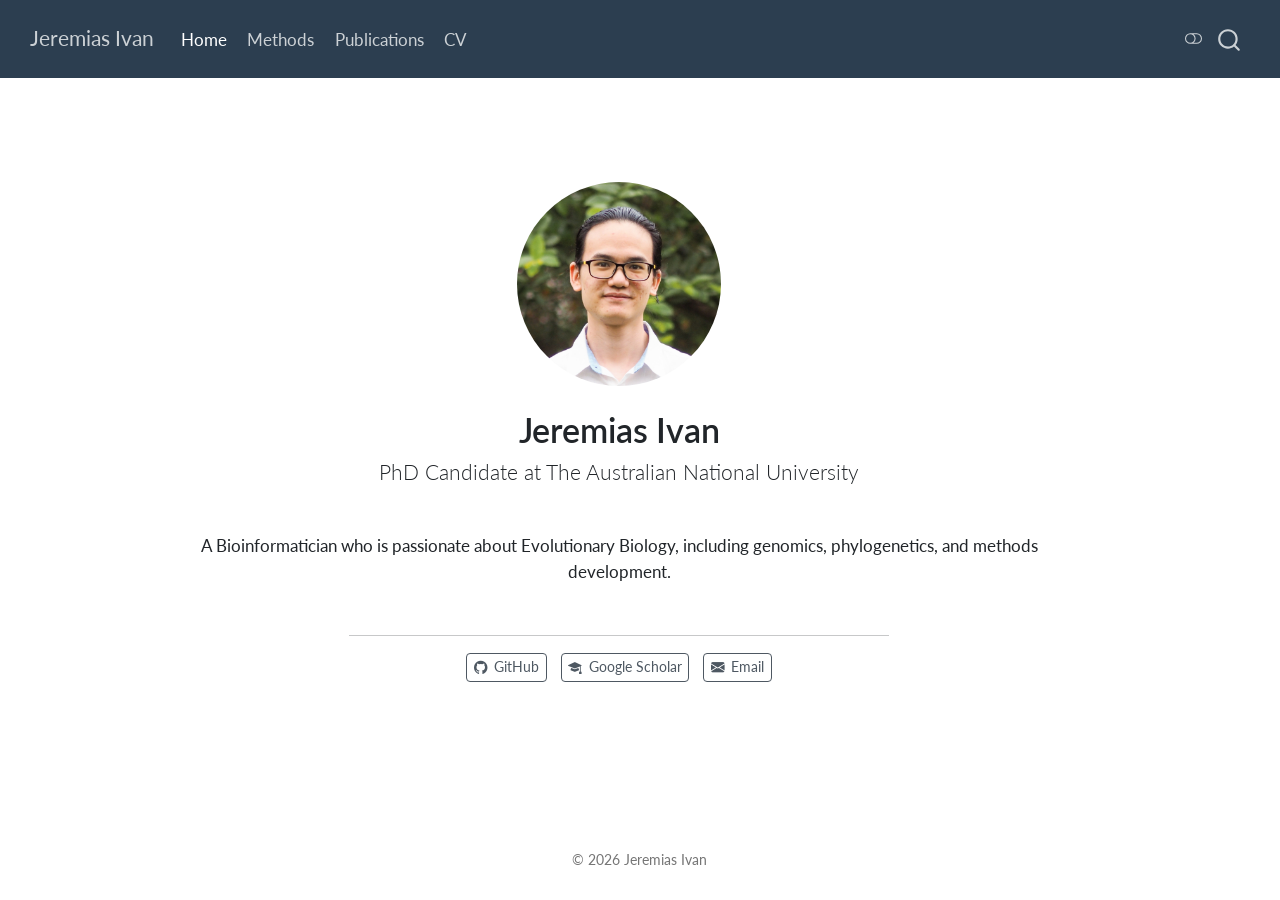
==== docs/index.html @ 1a07b0cc "Publish initial site to docs/" ====
<!DOCTYPE html>
<html xmlns="http://www.w3.org/1999/xhtml" lang="en" xml:lang="en"><head>

<meta charset="utf-8">
<meta name="generator" content="quarto-1.9.38">

<meta name="viewport" content="width=device-width, initial-scale=1.0, user-scalable=yes">


<title>Jeremias Ivan</title>
<style>
/* Default styles provided by pandoc.
** See https://pandoc.org/MANUAL.html#variables-for-html for config info.
*/
code{white-space: pre-wrap;}
span.smallcaps{font-variant: small-caps;}
div.columns{display: flex; gap: min(4vw, 1.5em);}
div.column{flex: auto; overflow-x: auto;}
div.hanging-indent{margin-left: 1.5em; text-indent: -1.5em;}
ul.task-list{list-style: none;}
ul.task-list li input[type="checkbox"] {
  width: 0.8em;
  margin: 0 0.8em 0.2em -1em; /* quarto-specific, see https://github.com/quarto-dev/quarto-cli/issues/4556 */ 
  vertical-align: middle;
}
</style>


<script src="site_libs/quarto-nav/quarto-nav.js"></script>
<script src="site_libs/clipboard/clipboard.min.js"></script>
<script src="site_libs/quarto-search/autocomplete.umd.js"></script>
<script src="site_libs/quarto-search/fuse.min.js"></script>
<script src="site_libs/quarto-search/quarto-search.js"></script>
<meta name="quarto:offset" content="./">
<script src="site_libs/quarto-html/quarto.js" type="module"></script>
<script src="site_libs/quarto-html/tabsets/tabsets.js" type="module"></script>
<script src="site_libs/quarto-html/popper.min.js"></script>
<script src="site_libs/quarto-html/tippy.umd.min.js"></script>
<link href="site_libs/quarto-html/tippy.css" rel="stylesheet">
<link href="site_libs/quarto-html/quarto-syntax-highlighting-de63f62b328812d8e578a4d74e282472.css" rel="stylesheet" class="quarto-color-scheme" id="quarto-text-highlighting-styles">
<link href="site_libs/quarto-html/quarto-syntax-highlighting-dark-6b6957c917596b414ec0b78690761e87.css" rel="stylesheet" class="quarto-color-scheme quarto-color-alternate" id="quarto-text-highlighting-styles">
<link href="site_libs/quarto-html/quarto-syntax-highlighting-de63f62b328812d8e578a4d74e282472.css" rel="stylesheet" class="quarto-color-scheme-extra" id="quarto-text-highlighting-styles">
<script src="site_libs/bootstrap/bootstrap.min.js"></script>
<link href="site_libs/bootstrap/bootstrap-icons.css" rel="stylesheet">
<link href="site_libs/bootstrap/bootstrap-d2b71da50ac7e21187d131a2ddbfbc9c.min.css" rel="stylesheet" append-hash="true" class="quarto-color-scheme" id="quarto-bootstrap" data-mode="light">
<link href="site_libs/bootstrap/bootstrap-dark-0a7415ad3846b51c5504f640bc3879b3.min.css" rel="stylesheet" append-hash="true" class="quarto-color-scheme quarto-color-alternate" id="quarto-bootstrap" data-mode="dark">
<link href="site_libs/bootstrap/bootstrap-d2b71da50ac7e21187d131a2ddbfbc9c.min.css" rel="stylesheet" append-hash="true" class="quarto-color-scheme-extra" id="quarto-bootstrap" data-mode="light">
<script id="quarto-search-options" type="application/json">{
  "location": "navbar",
  "copy-button": false,
  "collapse-after": 3,
  "panel-placement": "end",
  "type": "overlay",
  "limit": 50,
  "keyboard-shortcut": [
    "f",
    "/",
    "s"
  ],
  "show-item-context": false,
  "language": {
    "search-no-results-text": "No results",
    "search-matching-documents-text": "matching documents",
    "search-copy-link-title": "Copy link to search",
    "search-hide-matches-text": "Hide additional matches",
    "search-more-match-text": "more match in this document",
    "search-more-matches-text": "more matches in this document",
    "search-clear-button-title": "Clear",
    "search-text-placeholder": "",
    "search-detached-cancel-button-title": "Cancel",
    "search-submit-button-title": "Submit",
    "search-label": "Search"
  }
}</script>
<link rel="stylesheet" href="https://cdn.jsdelivr.net/npm/bootstrap-icons@1.11.3/font/bootstrap-icons.css">


<link rel="stylesheet" href="assets/styles.css">
</head>

<body class="nav-fixed fullcontent quarto-light"><script id="quarto-html-before-body" type="application/javascript">
    const toggleBodyColorMode = (bsSheetEl) => {
      const mode = bsSheetEl.getAttribute("data-mode");
      const bodyEl = window.document.querySelector("body");
      if (mode === "dark") {
        bodyEl.classList.add("quarto-dark");
        bodyEl.classList.remove("quarto-light");
      } else {
        bodyEl.classList.add("quarto-light");
        bodyEl.classList.remove("quarto-dark");
      }
    }
    const toggleBodyColorPrimary = () => {
      const bsSheetEl = window.document.querySelector("link#quarto-bootstrap:not([rel=disabled-stylesheet])");
      if (bsSheetEl) {
        toggleBodyColorMode(bsSheetEl);
      }
    }
    const setColorSchemeToggle = (alternate) => {
      const toggles = window.document.querySelectorAll('.quarto-color-scheme-toggle');
      for (let i=0; i < toggles.length; i++) {
        const toggle = toggles[i];
        if (toggle) {
          if (alternate) {
            toggle.classList.add("alternate");
          } else {
            toggle.classList.remove("alternate");
          }
        }
      }
    };
    const toggleColorMode = (alternate) => {
      // Switch the stylesheets
      const primaryStylesheets = window.document.querySelectorAll('link.quarto-color-scheme:not(.quarto-color-alternate)');
      const alternateStylesheets = window.document.querySelectorAll('link.quarto-color-scheme.quarto-color-alternate');
      manageTransitions('#quarto-margin-sidebar .nav-link', false);
      if (alternate) {
        // note: dark is layered on light, we don't disable primary!
        enableStylesheet(alternateStylesheets);
        for (const sheetNode of alternateStylesheets) {
          if (sheetNode.id === "quarto-bootstrap") {
            toggleBodyColorMode(sheetNode);
          }
        }
      } else {
        disableStylesheet(alternateStylesheets);
        enableStylesheet(primaryStylesheets)
        toggleBodyColorPrimary();
      }
      manageTransitions('#quarto-margin-sidebar .nav-link', true);
      // Switch the toggles
      setColorSchemeToggle(alternate)
      // Hack to workaround the fact that safari doesn't
      // properly recolor the scrollbar when toggling (#1455)
      if (navigator.userAgent.indexOf('Safari') > 0 && navigator.userAgent.indexOf('Chrome') == -1) {
        manageTransitions("body", false);
        window.scrollTo(0, 1);
        setTimeout(() => {
          window.scrollTo(0, 0);
          manageTransitions("body", true);
        }, 40);
      }
    }
    const disableStylesheet = (stylesheets) => {
      for (let i=0; i < stylesheets.length; i++) {
        const stylesheet = stylesheets[i];
        stylesheet.rel = 'disabled-stylesheet';
      }
    }
    const enableStylesheet = (stylesheets) => {
      for (let i=0; i < stylesheets.length; i++) {
        const stylesheet = stylesheets[i];
        if(stylesheet.rel !== 'stylesheet') { // for Chrome, which will still FOUC without this check
          stylesheet.rel = 'stylesheet';
        }
      }
    }
    const manageTransitions = (selector, allowTransitions) => {
      const els = window.document.querySelectorAll(selector);
      for (let i=0; i < els.length; i++) {
        const el = els[i];
        if (allowTransitions) {
          el.classList.remove('notransition');
        } else {
          el.classList.add('notransition');
        }
      }
    }
    const isFileUrl = () => {
      return window.location.protocol === 'file:';
    }
    const hasAlternateSentinel = () => {
      let styleSentinel = getColorSchemeSentinel();
      if (styleSentinel !== null) {
        return styleSentinel === "alternate";
      } else {
        return false;
      }
    }
    const setStyleSentinel = (alternate) => {
      const value = alternate ? "alternate" : "default";
      if (!isFileUrl()) {
        window.localStorage.setItem("quarto-color-scheme", value);
      } else {
        localAlternateSentinel = value;
      }
    }
    const getColorSchemeSentinel = () => {
      if (!isFileUrl()) {
        const storageValue = window.localStorage.getItem("quarto-color-scheme");
        return storageValue != null ? storageValue : localAlternateSentinel;
      } else {
        return localAlternateSentinel;
      }
    }
    const toggleGiscusIfUsed = (isAlternate, darkModeDefault) => {
      const baseTheme = document.querySelector('#giscus-base-theme')?.value ?? 'light';
      const alternateTheme = document.querySelector('#giscus-alt-theme')?.value ?? 'dark';
      let newTheme = '';
      if(authorPrefersDark) {
        newTheme = isAlternate ? baseTheme : alternateTheme;
      } else {
        newTheme = isAlternate ? alternateTheme : baseTheme;
      }
      const changeGiscusTheme = () => {
        // From: https://github.com/giscus/giscus/issues/336
        const sendMessage = (message) => {
          const iframe = document.querySelector('iframe.giscus-frame');
          if (!iframe) return;
          iframe.contentWindow.postMessage({ giscus: message }, 'https://giscus.app');
        }
        sendMessage({
          setConfig: {
            theme: newTheme
          }
        });
      }
      const isGiscussLoaded = window.document.querySelector('iframe.giscus-frame') !== null;
      if (isGiscussLoaded) {
        changeGiscusTheme();
      }
    };
    const authorPrefersDark = false;
    const darkModeDefault = authorPrefersDark;
      document.querySelector('link#quarto-text-highlighting-styles.quarto-color-scheme-extra').rel = 'disabled-stylesheet';
      document.querySelector('link#quarto-bootstrap.quarto-color-scheme-extra').rel = 'disabled-stylesheet';
    let localAlternateSentinel = darkModeDefault ? 'alternate' : 'default';
    // Dark / light mode switch
    window.quartoToggleColorScheme = () => {
      // Read the current dark / light value
      let toAlternate = !hasAlternateSentinel();
      toggleColorMode(toAlternate);
      setStyleSentinel(toAlternate);
      toggleGiscusIfUsed(toAlternate, darkModeDefault);
      window.dispatchEvent(new Event('resize'));
    };
    // Switch to dark mode if need be
    if (hasAlternateSentinel()) {
      toggleColorMode(true);
    } else {
      toggleColorMode(false);
    }
  </script>

<div id="quarto-search-results"></div>
  <header id="quarto-header" class="headroom fixed-top">
    <nav class="navbar navbar-expand-lg " data-bs-theme="dark">
      <div class="navbar-container container-fluid">
      <div class="navbar-brand-container mx-auto">
    <a class="navbar-brand" href="./index.html">
    <span class="navbar-title">Jeremias Ivan</span>
    </a>
  </div>
            <div id="quarto-search" class="" title="Search"></div>
          <button class="navbar-toggler" type="button" data-bs-toggle="collapse" data-bs-target="#navbarCollapse" aria-controls="navbarCollapse" role="menu" aria-expanded="false" aria-label="Toggle navigation" onclick="if (window.quartoToggleHeadroom) { window.quartoToggleHeadroom(); }">
  <span class="navbar-toggler-icon"></span>
</button>
          <div class="collapse navbar-collapse" id="navbarCollapse">
            <ul class="navbar-nav navbar-nav-scroll me-auto">
  <li class="nav-item">
    <a class="nav-link active" href="./index.html" aria-current="page"> 
<span class="menu-text">Home</span></a>
  </li>  
  <li class="nav-item">
    <a class="nav-link" href="./qmd/method.html"> 
<span class="menu-text">Methods</span></a>
  </li>  
  <li class="nav-item">
    <a class="nav-link" href="./qmd/publication.html"> 
<span class="menu-text">Publications</span></a>
  </li>  
  <li class="nav-item">
    <a class="nav-link" href="./qmd/cv.html"> 
<span class="menu-text">CV</span></a>
  </li>  
</ul>
          </div> <!-- /navcollapse -->
            <div class="quarto-navbar-tools">
  <a href="" class="quarto-color-scheme-toggle quarto-navigation-tool  px-1" onclick="window.quartoToggleColorScheme(); return false;" title="Toggle dark mode"><i class="bi"></i></a>
</div>
      </div> <!-- /container-fluid -->
    </nav>
</header>
<!-- content -->
<div id="quarto-content" class="quarto-container page-columns page-rows-contents page-layout-article page-navbar">
<!-- sidebar -->
<!-- margin-sidebar -->
    
<!-- main -->
<div class="quarto-about-jolla">
  <img src="assets/img/profile.jpg" class="about-image
  round " style="height: 12em; width: 12em;">
 <header id="title-block-header" class="quarto-title-block default">
<div class="quarto-title">
<h1 class="title">Jeremias Ivan</h1>
<p class="subtitle lead">PhD Candidate at The Australian National University</p>
</div>
<div class="quarto-title-meta">
  </div>
</header><main class="content" id="quarto-document-content">

<p>A Bioinformatician who is passionate about Evolutionary Biology, including genomics, phylogenetics, and methods development.</p>


</main> 
  <hr class="about-sep">
   <div class="about-links">
  <a href="https://github.com/jeremiasivan" class="about-link" rel="" target="">
    <i class="bi bi-github"></i>
     <span class="about-link-text">GitHub</span>
  </a>
  <a href="https://scholar.google.com/citations?user=rfTILHcAAAAJ&amp;hl=en" class="about-link" rel="" target="">
    <i class="bi bi-mortarboard-fill"></i>
     <span class="about-link-text">Google Scholar</span>
  </a>
  <a href="mailto:Ivan.Jeremias@anu.edu.au" class="about-link" rel="" target="">
    <i class="bi bi-envelope-fill"></i>
     <span class="about-link-text">Email</span>
  </a>
</div>
</div>
 <!-- /main -->
<script id="quarto-html-after-body" type="application/javascript">
  window.document.addEventListener("DOMContentLoaded", function (event) {
    // Ensure there is a toggle, if there isn't float one in the top right
    if (window.document.querySelector('.quarto-color-scheme-toggle') === null) {
      const a = window.document.createElement('a');
      a.classList.add('top-right');
      a.classList.add('quarto-color-scheme-toggle');
      a.href = "";
      a.onclick = function() { try { window.quartoToggleColorScheme(); } catch {} return false; };
      const i = window.document.createElement("i");
      i.classList.add('bi');
      a.appendChild(i);
      window.document.body.appendChild(a);
    }
    setColorSchemeToggle(hasAlternateSentinel())
    const isCodeAnnotation = (el) => {
      for (const clz of el.classList) {
        if (clz.startsWith('code-annotation-')) {                     
          return true;
        }
      }
      return false;
    }
    const onCopySuccess = function(e) {
      // button target
      const button = e.trigger;
      // don't keep focus
      button.blur();
      // flash "checked"
      button.classList.add('code-copy-button-checked');
      var currentTitle = button.getAttribute("title");
      button.setAttribute("title", "Copied!");
      let tooltip;
      if (window.bootstrap) {
        button.setAttribute("data-bs-toggle", "tooltip");
        button.setAttribute("data-bs-placement", "left");
        button.setAttribute("data-bs-title", "Copied!");
        tooltip = new bootstrap.Tooltip(button, 
          { trigger: "manual", 
            customClass: "code-copy-button-tooltip",
            offset: [0, -8]});
        tooltip.show();    
      }
      setTimeout(function() {
        if (tooltip) {
          tooltip.hide();
          button.removeAttribute("data-bs-title");
          button.removeAttribute("data-bs-toggle");
          button.removeAttribute("data-bs-placement");
        }
        button.setAttribute("title", currentTitle);
        button.classList.remove('code-copy-button-checked');
      }, 1000);
      // clear code selection
      e.clearSelection();
    }
    const getTextToCopy = function(trigger) {
      const outerScaffold = trigger.parentElement.cloneNode(true);
      const codeEl = outerScaffold.querySelector('code');
      for (const childEl of codeEl.children) {
        if (isCodeAnnotation(childEl)) {
          childEl.remove();
        }
      }
      return codeEl.innerText;
    }
    const clipboard = new window.ClipboardJS('.code-copy-button:not([data-in-quarto-modal])', {
      text: getTextToCopy
    });
    clipboard.on('success', onCopySuccess);
    if (window.document.getElementById('quarto-embedded-source-code-modal')) {
      const clipboardModal = new window.ClipboardJS('.code-copy-button[data-in-quarto-modal]', {
        text: getTextToCopy,
        container: window.document.getElementById('quarto-embedded-source-code-modal')
      });
      clipboardModal.on('success', onCopySuccess);
    }
      var localhostRegex = new RegExp(/^(?:http|https):\/\/localhost\:?[0-9]*\//);
      var mailtoRegex = new RegExp(/^mailto:/);
        var filterRegex = new RegExp("https:\/\/jeremiasivan\.github\.io");
      var isInternal = (href) => {
          return filterRegex.test(href) || localhostRegex.test(href) || mailtoRegex.test(href);
      }
      // Inspect non-navigation links and adorn them if external
     var links = window.document.querySelectorAll('a[href]:not(.nav-link):not(.navbar-brand):not(.toc-action):not(.sidebar-link):not(.sidebar-item-toggle):not(.pagination-link):not(.no-external):not([aria-hidden]):not(.dropdown-item):not(.quarto-navigation-tool):not(.about-link)');
      for (var i=0; i<links.length; i++) {
        const link = links[i];
        if (!isInternal(link.href)) {
          // undo the damage that might have been done by quarto-nav.js in the case of
          // links that we want to consider external
          if (link.dataset.originalHref !== undefined) {
            link.href = link.dataset.originalHref;
          }
            // target, if specified
            link.setAttribute("target", "_blank");
            if (link.getAttribute("rel") === null) {
              link.setAttribute("rel", "noopener");
            }
        }
      }
    function tippyHover(el, contentFn, onTriggerFn, onUntriggerFn) {
      const config = {
        allowHTML: true,
        maxWidth: 500,
        delay: 100,
        arrow: false,
        appendTo: function(el) {
            return el.parentElement;
        },
        interactive: true,
        interactiveBorder: 10,
        theme: 'quarto',
        placement: 'bottom-start',
      };
      if (contentFn) {
        config.content = contentFn;
      }
      if (onTriggerFn) {
        config.onTrigger = onTriggerFn;
      }
      if (onUntriggerFn) {
        config.onUntrigger = onUntriggerFn;
      }
      window.tippy(el, config); 
    }
    const noterefs = window.document.querySelectorAll('a[role="doc-noteref"]');
    for (var i=0; i<noterefs.length; i++) {
      const ref = noterefs[i];
      tippyHover(ref, function() {
        // use id or data attribute instead here
        let href = ref.getAttribute('data-footnote-href') || ref.getAttribute('href');
        try { href = new URL(href).hash; } catch {}
        const id = href.replace(/^#\/?/, "");
        const note = window.document.getElementById(id);
        if (note) {
          return note.innerHTML;
        } else {
          return "";
        }
      });
    }
    const xrefs = window.document.querySelectorAll('a.quarto-xref');
    const processXRef = (id, note) => {
      // Strip column container classes
      const stripColumnClz = (el) => {
        el.classList.remove("page-full", "page-columns");
        if (el.children) {
          for (const child of el.children) {
            stripColumnClz(child);
          }
        }
      }
      stripColumnClz(note)
      if (id === null || id.startsWith('sec-')) {
        // Special case sections, only their first couple elements
        const container = document.createElement("div");
        if (note.children && note.children.length > 2) {
          container.appendChild(note.children[0].cloneNode(true));
          for (let i = 1; i < note.children.length; i++) {
            const child = note.children[i];
            if (child.tagName === "P" && child.innerText === "") {
              continue;
            } else {
              container.appendChild(child.cloneNode(true));
              break;
            }
          }
          if (window.Quarto?.typesetMath) {
            window.Quarto.typesetMath(container);
          }
          return container.innerHTML
        } else {
          if (window.Quarto?.typesetMath) {
            window.Quarto.typesetMath(note);
          }
          return note.innerHTML;
        }
      } else {
        // Remove any anchor links if they are present
        const anchorLink = note.querySelector('a.anchorjs-link');
        if (anchorLink) {
          anchorLink.remove();
        }
        if (window.Quarto?.typesetMath) {
          window.Quarto.typesetMath(note);
        }
        if (note.classList.contains("callout")) {
          return note.outerHTML;
        } else {
          return note.innerHTML;
        }
      }
    }
    for (var i=0; i<xrefs.length; i++) {
      const xref = xrefs[i];
      tippyHover(xref, undefined, function(instance) {
        instance.disable();
        let url = xref.getAttribute('href');
        let hash = undefined; 
        if (url.startsWith('#')) {
          hash = url;
        } else {
          try { hash = new URL(url).hash; } catch {}
        }
        if (hash) {
          const id = hash.replace(/^#\/?/, "");
          const note = window.document.getElementById(id);
          if (note !== null) {
            try {
              const html = processXRef(id, note.cloneNode(true));
              instance.setContent(html);
            } finally {
              instance.enable();
              instance.show();
            }
          } else {
            // See if we can fetch this
            fetch(url.split('#')[0])
            .then(res => res.text())
            .then(html => {
              const parser = new DOMParser();
              const htmlDoc = parser.parseFromString(html, "text/html");
              const note = htmlDoc.getElementById(id);
              if (note !== null) {
                const html = processXRef(id, note);
                instance.setContent(html);
              } 
            }).finally(() => {
              instance.enable();
              instance.show();
            });
          }
        } else {
          // See if we can fetch a full url (with no hash to target)
          // This is a special case and we should probably do some content thinning / targeting
          fetch(url)
          .then(res => res.text())
          .then(html => {
            const parser = new DOMParser();
            const htmlDoc = parser.parseFromString(html, "text/html");
            const note = htmlDoc.querySelector('main.content');
            if (note !== null) {
              // This should only happen for chapter cross references
              // (since there is no id in the URL)
              // remove the first header
              if (note.children.length > 0 && note.children[0].tagName === "HEADER") {
                note.children[0].remove();
              }
              const html = processXRef(null, note);
              instance.setContent(html);
            } 
          }).finally(() => {
            instance.enable();
            instance.show();
          });
        }
      }, function(instance) {
      });
    }
        let selectedAnnoteEl;
        const selectorForAnnotation = ( cell, annotation) => {
          let cellAttr = 'data-code-cell="' + cell + '"';
          let lineAttr = 'data-code-annotation="' +  annotation + '"';
          const selector = 'span[' + cellAttr + '][' + lineAttr + ']';
          return selector;
        }
        const selectCodeLines = (annoteEl) => {
          const doc = window.document;
          const targetCell = annoteEl.getAttribute("data-target-cell");
          const targetAnnotation = annoteEl.getAttribute("data-target-annotation");
          const annoteSpan = window.document.querySelector(selectorForAnnotation(targetCell, targetAnnotation));
          const lines = annoteSpan.getAttribute("data-code-lines").split(",");
          const lineIds = lines.map((line) => {
            return targetCell + "-" + line;
          })
          let top = null;
          let height = null;
          let parent = null;
          if (lineIds.length > 0) {
              //compute the position of the single el (top and bottom and make a div)
              const el = window.document.getElementById(lineIds[0]);
              top = el.offsetTop;
              height = el.offsetHeight;
              parent = el.parentElement.parentElement;
            if (lineIds.length > 1) {
              const lastEl = window.document.getElementById(lineIds[lineIds.length - 1]);
              const bottom = lastEl.offsetTop + lastEl.offsetHeight;
              height = bottom - top;
            }
            if (top !== null && height !== null && parent !== null) {
              // cook up a div (if necessary) and position it 
              let div = window.document.getElementById("code-annotation-line-highlight");
              if (div === null) {
                div = window.document.createElement("div");
                div.setAttribute("id", "code-annotation-line-highlight");
                div.style.position = 'absolute';
                parent.appendChild(div);
              }
              div.style.top = top - 2 + "px";
              div.style.height = height + 4 + "px";
              div.style.left = 0;
              let gutterDiv = window.document.getElementById("code-annotation-line-highlight-gutter");
              if (gutterDiv === null) {
                gutterDiv = window.document.createElement("div");
                gutterDiv.setAttribute("id", "code-annotation-line-highlight-gutter");
                gutterDiv.style.position = 'absolute';
                const codeCell = window.document.getElementById(targetCell);
                const gutter = codeCell.querySelector('.code-annotation-gutter');
                gutter.appendChild(gutterDiv);
              }
              gutterDiv.style.top = top - 2 + "px";
              gutterDiv.style.height = height + 4 + "px";
            }
            selectedAnnoteEl = annoteEl;
          }
        };
        const unselectCodeLines = () => {
          const elementsIds = ["code-annotation-line-highlight", "code-annotation-line-highlight-gutter"];
          elementsIds.forEach((elId) => {
            const div = window.document.getElementById(elId);
            if (div) {
              div.remove();
            }
          });
          selectedAnnoteEl = undefined;
        };
          // Handle positioning of the toggle
      window.addEventListener(
        "resize",
        throttle(() => {
          elRect = undefined;
          if (selectedAnnoteEl) {
            selectCodeLines(selectedAnnoteEl);
          }
        }, 10)
      );
      function throttle(fn, ms) {
      let throttle = false;
      let timer;
        return (...args) => {
          if(!throttle) { // first call gets through
              fn.apply(this, args);
              throttle = true;
          } else { // all the others get throttled
              if(timer) clearTimeout(timer); // cancel #2
              timer = setTimeout(() => {
                fn.apply(this, args);
                timer = throttle = false;
              }, ms);
          }
        };
      }
        // Attach click handler to the DT
        const annoteDls = window.document.querySelectorAll('dt[data-target-cell]');
        for (const annoteDlNode of annoteDls) {
          annoteDlNode.addEventListener('click', (event) => {
            const clickedEl = event.target;
            if (clickedEl !== selectedAnnoteEl) {
              unselectCodeLines();
              const activeEl = window.document.querySelector('dt[data-target-cell].code-annotation-active');
              if (activeEl) {
                activeEl.classList.remove('code-annotation-active');
              }
              selectCodeLines(clickedEl);
              clickedEl.classList.add('code-annotation-active');
            } else {
              // Unselect the line
              unselectCodeLines();
              clickedEl.classList.remove('code-annotation-active');
            }
          });
        }
    const findCites = (el) => {
      const parentEl = el.parentElement;
      if (parentEl) {
        const cites = parentEl.dataset.cites;
        if (cites) {
          return {
            el,
            cites: cites.split(' ')
          };
        } else {
          return findCites(el.parentElement)
        }
      } else {
        return undefined;
      }
    };
    var bibliorefs = window.document.querySelectorAll('a[role="doc-biblioref"]');
    for (var i=0; i<bibliorefs.length; i++) {
      const ref = bibliorefs[i];
      const citeInfo = findCites(ref);
      if (citeInfo) {
        tippyHover(citeInfo.el, function() {
          var popup = window.document.createElement('div');
          citeInfo.cites.forEach(function(cite) {
            var citeDiv = window.document.createElement('div');
            citeDiv.classList.add('hanging-indent');
            citeDiv.classList.add('csl-entry');
            var biblioDiv = window.document.getElementById('ref-' + cite);
            if (biblioDiv) {
              citeDiv.innerHTML = biblioDiv.innerHTML;
            }
            popup.appendChild(citeDiv);
          });
          return popup.innerHTML;
        });
      }
    }
  });
  </script>
</div> <!-- /content -->
<footer class="footer">
  <div class="nav-footer">
    <div class="nav-footer-left">
      &nbsp;
    </div>   
    <div class="nav-footer-center">
<p>© 2026 Jeremias Ivan</p>
</div>
    <div class="nav-footer-right">
      &nbsp;
    </div>
  </div>
</footer>




</body></html>
---- docs/site_libs/quarto-html/tippy.css ----
.tippy-box[data-animation=fade][data-state=hidden]{opacity:0}[data-tippy-root]{max-width:calc(100vw - 10px)}.tippy-box{position:relative;background-color:#333;color:#fff;border-radius:4px;font-size:14px;line-height:1.4;white-space:normal;outline:0;transition-property:transform,visibility,opacity}.tippy-box[data-placement^=top]>.tippy-arrow{bottom:0}.tippy-box[data-placement^=top]>.tippy-arrow:before{bottom:-7px;left:0;border-width:8px 8px 0;border-top-color:initial;transform-origin:center top}.tippy-box[data-placement^=bottom]>.tippy-arrow{top:0}.tippy-box[data-placement^=bottom]>.tippy-arrow:before{top:-7px;left:0;border-width:0 8px 8px;border-bottom-color:initial;transform-origin:center bottom}.tippy-box[data-placement^=left]>.tippy-arrow{right:0}.tippy-box[data-placement^=left]>.tippy-arrow:before{border-width:8px 0 8px 8px;border-left-color:initial;right:-7px;transform-origin:center left}.tippy-box[data-placement^=right]>.tippy-arrow{left:0}.tippy-box[data-placement^=right]>.tippy-arrow:before{left:-7px;border-width:8px 8px 8px 0;border-right-color:initial;transform-origin:center right}.tippy-box[data-inertia][data-state=visible]{transition-timing-function:cubic-bezier(.54,1.5,.38,1.11)}.tippy-arrow{width:16px;height:16px;color:#333}.tippy-arrow:before{content:"";position:absolute;border-color:transparent;border-style:solid}.tippy-content{position:relative;padding:5px 9px;z-index:1}
---- docs/site_libs/quarto-html/quarto-syntax-highlighting-de63f62b328812d8e578a4d74e282472.css ----
/* quarto syntax highlight colors */
:root {
  --quarto-hl-al-color: #ff5555;
  --quarto-hl-an-color: #6a737d;
  --quarto-hl-at-color: #d73a49;
  --quarto-hl-bn-color: #005cc5;
  --quarto-hl-bu-color: #d73a49;
  --quarto-hl-ch-color: #032f62;
  --quarto-hl-co-color: #6a737d;
  --quarto-hl-cv-color: #6a737d;
  --quarto-hl-cn-color: #005cc5;
  --quarto-hl-cf-color: #d73a49;
  --quarto-hl-dt-color: #d73a49;
  --quarto-hl-dv-color: #005cc5;
  --quarto-hl-do-color: #6a737d;
  --quarto-hl-er-color: #ff5555;
  --quarto-hl-ex-color: #d73a49;
  --quarto-hl-fl-color: #005cc5;
  --quarto-hl-fu-color: #6f42c1;
  --quarto-hl-im-color: #032f62;
  --quarto-hl-in-color: #6a737d;
  --quarto-hl-kw-color: #d73a49;
  --quarto-hl-op-color: #24292e;
  --quarto-hl-pp-color: #d73a49;
  --quarto-hl-re-color: #6a737d;
  --quarto-hl-sc-color: #005cc5;
  --quarto-hl-ss-color: #032f62;
  --quarto-hl-st-color: #032f62;
  --quarto-hl-va-color: #e36209;
  --quarto-hl-vs-color: #032f62;
  --quarto-hl-wa-color: #ff5555;
}

/* other quarto variables */
:root {
  --quarto-font-monospace: SFMono-Regular, Menlo, Monaco, Consolas, "Liberation Mono", "Courier New", monospace;
}

/* syntax highlight based on Pandoc's rules */
pre > code.sourceCode > span {
  color: #24292e;
}

code.sourceCode > span {
  color: #24292e;
}

div.sourceCode,
div.sourceCode pre.sourceCode {
  color: #24292e;
}

/* Normal */
code span {
  color: #24292e;
}

/* Alert */
code span.al {
  font-weight: bold;
  color: #ff5555;
}

/* Annotation */
code span.an {
  color: #6a737d;
}

/* Attribute */
code span.at {
  color: #d73a49;
}

/* BaseN */
code span.bn {
  color: #005cc5;
}

/* BuiltIn */
code span.bu {
  color: #d73a49;
}

/* ControlFlow */
code span.cf {
  color: #d73a49;
}

/* Char */
code span.ch {
  color: #032f62;
}

/* Constant */
code span.cn {
  color: #005cc5;
}

/* Comment */
code span.co {
  color: #6a737d;
}

/* CommentVar */
code span.cv {
  color: #6a737d;
}

/* Documentation */
code span.do {
  color: #6a737d;
}

/* DataType */
code span.dt {
  color: #d73a49;
}

/* DecVal */
code span.dv {
  color: #005cc5;
}

/* Error */
code span.er {
  color: #ff5555;
  text-decoration: underline;
}

/* Extension */
code span.ex {
  font-weight: bold;
  color: #d73a49;
}

/* Float */
code span.fl {
  color: #005cc5;
}

/* Function */
code span.fu {
  color: #6f42c1;
}

/* Import */
code span.im {
  color: #032f62;
}

/* Information */
code span.in {
  color: #6a737d;
}

/* Keyword */
code span.kw {
  color: #d73a49;
}

/* Operator */
code span.op {
  color: #24292e;
}

/* Preprocessor */
code span.pp {
  color: #d73a49;
}

/* RegionMarker */
code span.re {
  color: #6a737d;
}

/* SpecialChar */
code span.sc {
  color: #005cc5;
}

/* SpecialString */
code span.ss {
  color: #032f62;
}

/* String */
code span.st {
  color: #032f62;
}

/* Variable */
code span.va {
  color: #e36209;
}

/* VerbatimString */
code span.vs {
  color: #032f62;
}

/* Warning */
code span.wa {
  color: #ff5555;
}

.prevent-inlining {
  content: "</";
}

/*# sourceMappingURL=e073dde7d9be180d5cbafa952671d6f8.css.map */
---- docs/site_libs/quarto-html/quarto-syntax-highlighting-dark-6b6957c917596b414ec0b78690761e87.css ----
/* quarto syntax highlight colors */
:root {
  --quarto-hl-al-color: #ff5555;
  --quarto-hl-an-color: #6a737d;
  --quarto-hl-at-color: #f97583;
  --quarto-hl-bn-color: #79b8ff;
  --quarto-hl-bu-color: #f97583;
  --quarto-hl-ch-color: #9ecbff;
  --quarto-hl-co-color: #6a737d;
  --quarto-hl-cv-color: #6a737d;
  --quarto-hl-cn-color: #79b8ff;
  --quarto-hl-cf-color: #f97583;
  --quarto-hl-dt-color: #f97583;
  --quarto-hl-dv-color: #79b8ff;
  --quarto-hl-do-color: #6a737d;
  --quarto-hl-er-color: #ff5555;
  --quarto-hl-ex-color: #f97583;
  --quarto-hl-fl-color: #79b8ff;
  --quarto-hl-fu-color: #b392f0;
  --quarto-hl-im-color: #9ecbff;
  --quarto-hl-in-color: #6a737d;
  --quarto-hl-kw-color: #f97583;
  --quarto-hl-op-color: #e1e4e8;
  --quarto-hl-pp-color: #f97583;
  --quarto-hl-re-color: #6a737d;
  --quarto-hl-sc-color: #79b8ff;
  --quarto-hl-ss-color: #9ecbff;
  --quarto-hl-st-color: #9ecbff;
  --quarto-hl-va-color: #ffab70;
  --quarto-hl-vs-color: #9ecbff;
  --quarto-hl-wa-color: #ff5555;
}

/* other quarto variables */
:root {
  --quarto-font-monospace: SFMono-Regular, Menlo, Monaco, Consolas, "Liberation Mono", "Courier New", monospace;
}

/* syntax highlight based on Pandoc's rules */
pre > code.sourceCode > span {
  color: #e1e4e8;
}

code.sourceCode > span {
  color: #e1e4e8;
}

div.sourceCode,
div.sourceCode pre.sourceCode {
  color: #e1e4e8;
}

/* Normal */
code span {
  color: #e1e4e8;
}

/* Alert */
code span.al {
  font-weight: bold;
  color: #ff5555;
}

/* Annotation */
code span.an {
  color: #6a737d;
}

/* Attribute */
code span.at {
  color: #f97583;
}

/* BaseN */
code span.bn {
  color: #79b8ff;
}

/* BuiltIn */
code span.bu {
  color: #f97583;
}

/* ControlFlow */
code span.cf {
  color: #f97583;
}

/* Char */
code span.ch {
  color: #9ecbff;
}

/* Constant */
code span.cn {
  color: #79b8ff;
}

/* Comment */
code span.co {
  color: #6a737d;
}

/* CommentVar */
code span.cv {
  color: #6a737d;
}

/* Documentation */
code span.do {
  color: #6a737d;
}

/* DataType */
code span.dt {
  color: #f97583;
}

/* DecVal */
code span.dv {
  color: #79b8ff;
}

/* Error */
code span.er {
  color: #ff5555;
  text-decoration: underline;
}

/* Extension */
code span.ex {
  font-weight: bold;
  color: #f97583;
}

/* Float */
code span.fl {
  color: #79b8ff;
}

/* Function */
code span.fu {
  color: #b392f0;
}

/* Import */
code span.im {
  color: #9ecbff;
}

/* Information */
code span.in {
  color: #6a737d;
}

/* Keyword */
code span.kw {
  color: #f97583;
}

/* Operator */
code span.op {
  color: #e1e4e8;
}

/* Preprocessor */
code span.pp {
  color: #f97583;
}

/* RegionMarker */
code span.re {
  color: #6a737d;
}

/* SpecialChar */
code span.sc {
  color: #79b8ff;
}

/* SpecialString */
code span.ss {
  color: #9ecbff;
}

/* String */
code span.st {
  color: #9ecbff;
}

/* Variable */
code span.va {
  color: #ffab70;
}

/* VerbatimString */
code span.vs {
  color: #9ecbff;
}

/* Warning */
code span.wa {
  color: #ff5555;
}

.prevent-inlining {
  content: "</";
}

/*# sourceMappingURL=63994cfe4e031b08dc03516c8cd81578.css.map */
---- docs/site_libs/quarto-html/quarto-syntax-highlighting-de63f62b328812d8e578a4d74e282472.css ----
/* quarto syntax highlight colors */
:root {
  --quarto-hl-al-color: #ff5555;
  --quarto-hl-an-color: #6a737d;
  --quarto-hl-at-color: #d73a49;
  --quarto-hl-bn-color: #005cc5;
  --quarto-hl-bu-color: #d73a49;
  --quarto-hl-ch-color: #032f62;
  --quarto-hl-co-color: #6a737d;
  --quarto-hl-cv-color: #6a737d;
  --quarto-hl-cn-color: #005cc5;
  --quarto-hl-cf-color: #d73a49;
  --quarto-hl-dt-color: #d73a49;
  --quarto-hl-dv-color: #005cc5;
  --quarto-hl-do-color: #6a737d;
  --quarto-hl-er-color: #ff5555;
  --quarto-hl-ex-color: #d73a49;
  --quarto-hl-fl-color: #005cc5;
  --quarto-hl-fu-color: #6f42c1;
  --quarto-hl-im-color: #032f62;
  --quarto-hl-in-color: #6a737d;
  --quarto-hl-kw-color: #d73a49;
  --quarto-hl-op-color: #24292e;
  --quarto-hl-pp-color: #d73a49;
  --quarto-hl-re-color: #6a737d;
  --quarto-hl-sc-color: #005cc5;
  --quarto-hl-ss-color: #032f62;
  --quarto-hl-st-color: #032f62;
  --quarto-hl-va-color: #e36209;
  --quarto-hl-vs-color: #032f62;
  --quarto-hl-wa-color: #ff5555;
}

/* other quarto variables */
:root {
  --quarto-font-monospace: SFMono-Regular, Menlo, Monaco, Consolas, "Liberation Mono", "Courier New", monospace;
}

/* syntax highlight based on Pandoc's rules */
pre > code.sourceCode > span {
  color: #24292e;
}

code.sourceCode > span {
  color: #24292e;
}

div.sourceCode,
div.sourceCode pre.sourceCode {
  color: #24292e;
}

/* Normal */
code span {
  color: #24292e;
}

/* Alert */
code span.al {
  font-weight: bold;
  color: #ff5555;
}

/* Annotation */
code span.an {
  color: #6a737d;
}

/* Attribute */
code span.at {
  color: #d73a49;
}

/* BaseN */
code span.bn {
  color: #005cc5;
}

/* BuiltIn */
code span.bu {
  color: #d73a49;
}

/* ControlFlow */
code span.cf {
  color: #d73a49;
}

/* Char */
code span.ch {
  color: #032f62;
}

/* Constant */
code span.cn {
  color: #005cc5;
}

/* Comment */
code span.co {
  color: #6a737d;
}

/* CommentVar */
code span.cv {
  color: #6a737d;
}

/* Documentation */
code span.do {
  color: #6a737d;
}

/* DataType */
code span.dt {
  color: #d73a49;
}

/* DecVal */
code span.dv {
  color: #005cc5;
}

/* Error */
code span.er {
  color: #ff5555;
  text-decoration: underline;
}

/* Extension */
code span.ex {
  font-weight: bold;
  color: #d73a49;
}

/* Float */
code span.fl {
  color: #005cc5;
}

/* Function */
code span.fu {
  color: #6f42c1;
}

/* Import */
code span.im {
  color: #032f62;
}

/* Information */
code span.in {
  color: #6a737d;
}

/* Keyword */
code span.kw {
  color: #d73a49;
}

/* Operator */
code span.op {
  color: #24292e;
}

/* Preprocessor */
code span.pp {
  color: #d73a49;
}

/* RegionMarker */
code span.re {
  color: #6a737d;
}

/* SpecialChar */
code span.sc {
  color: #005cc5;
}

/* SpecialString */
code span.ss {
  color: #032f62;
}

/* String */
code span.st {
  color: #032f62;
}

/* Variable */
code span.va {
  color: #e36209;
}

/* VerbatimString */
code span.vs {
  color: #032f62;
}

/* Warning */
code span.wa {
  color: #ff5555;
}

.prevent-inlining {
  content: "</";
}

/*# sourceMappingURL=e073dde7d9be180d5cbafa952671d6f8.css.map */
---- docs/assets/styles.css ----
/* css styles */

.cv-entry {
  display: flex;
  justify-content: space-between;
  align-items: baseline;
  gap: 1rem;
}

.cv-year {
  white-space: nowrap;
  color: #888;
  font-style: italic;
  font-size: 0.9rem;
  flex-shrink: 0;
}

.project-buttons {
  display: flex;
  gap: 0.5rem;
  margin-top: 0.6rem;
}

body.quarto-dark .btn-outline-dark {
  color: #fff;
  border-color: #fff;
}

body.quarto-dark .btn-outline-dark:hover {
  background-color: #fff;
  color: #000;
}
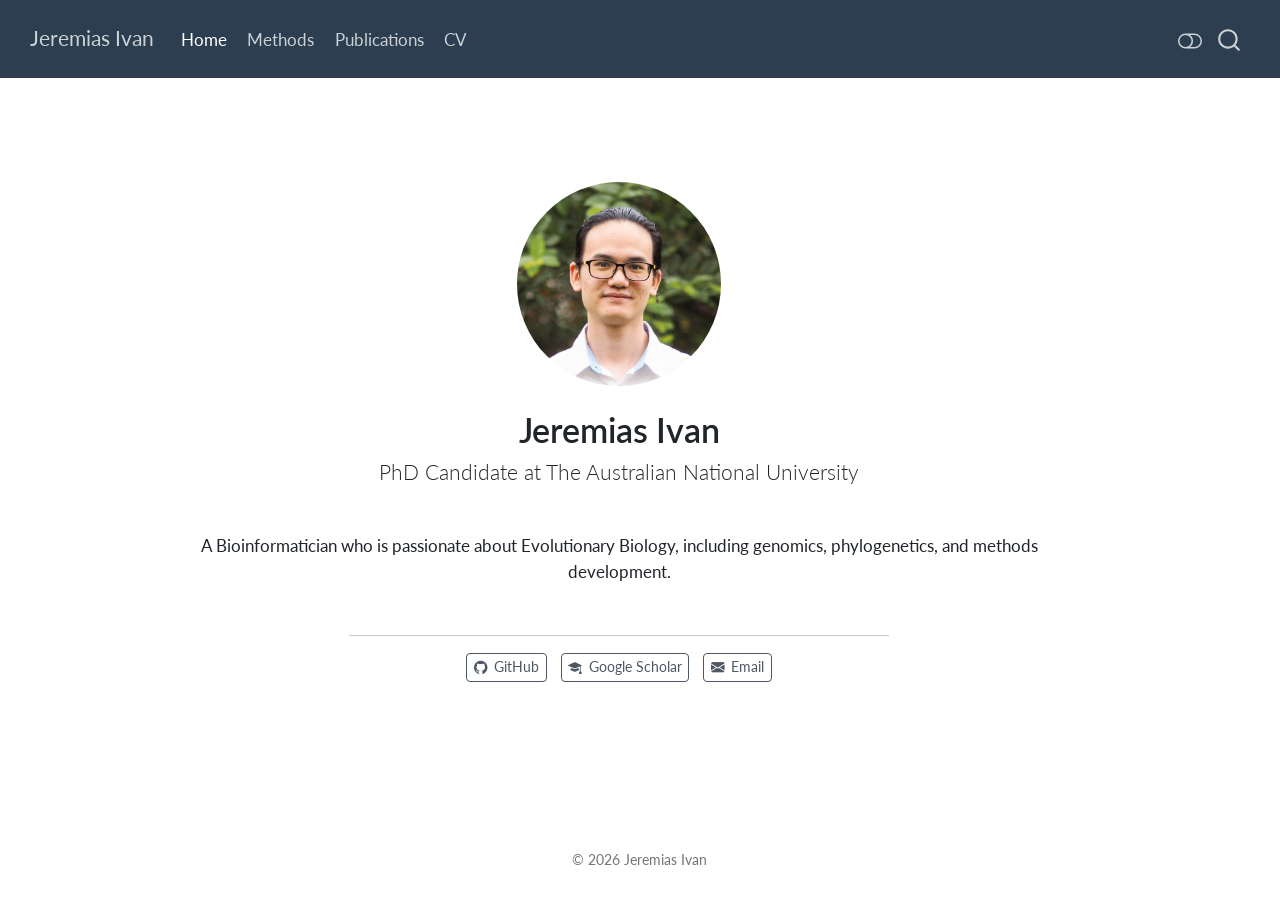
==== commit 4e2f2541: "Update href to open in new tab" ====
--- a/docs/index.html
+++ b/docs/index.html
@@ -745,6 +745,14 @@
     </div>
   </div>
 </footer>
+<script>
+document.querySelectorAll('a').forEach(a => {
+  if (a.href && !a.href.startsWith(window.location.origin)) {
+    a.target = '_blank';
+    a.rel = 'noopener noreferrer';
+  }
+});
+</script>
 
 
 
--- a/docs/assets/styles.css
+++ b/docs/assets/styles.css
@@ -1,4 +1,19 @@
 /* css styles */
+
+.quarto-about-jolla .about-entity .about-links {
+  justify-content: center;
+}
+
+.quarto-about-jolla p.subtitle {
+  text-align: center;
+}
+
+.quarto-color-scheme-toggle .bi::before {
+  width: 1.4rem;
+  height: 1.4rem;
+  background-size: 1.4rem;
+  vertical-align: -0.5rem;
+}
 
 .cv-entry {
   display: flex;
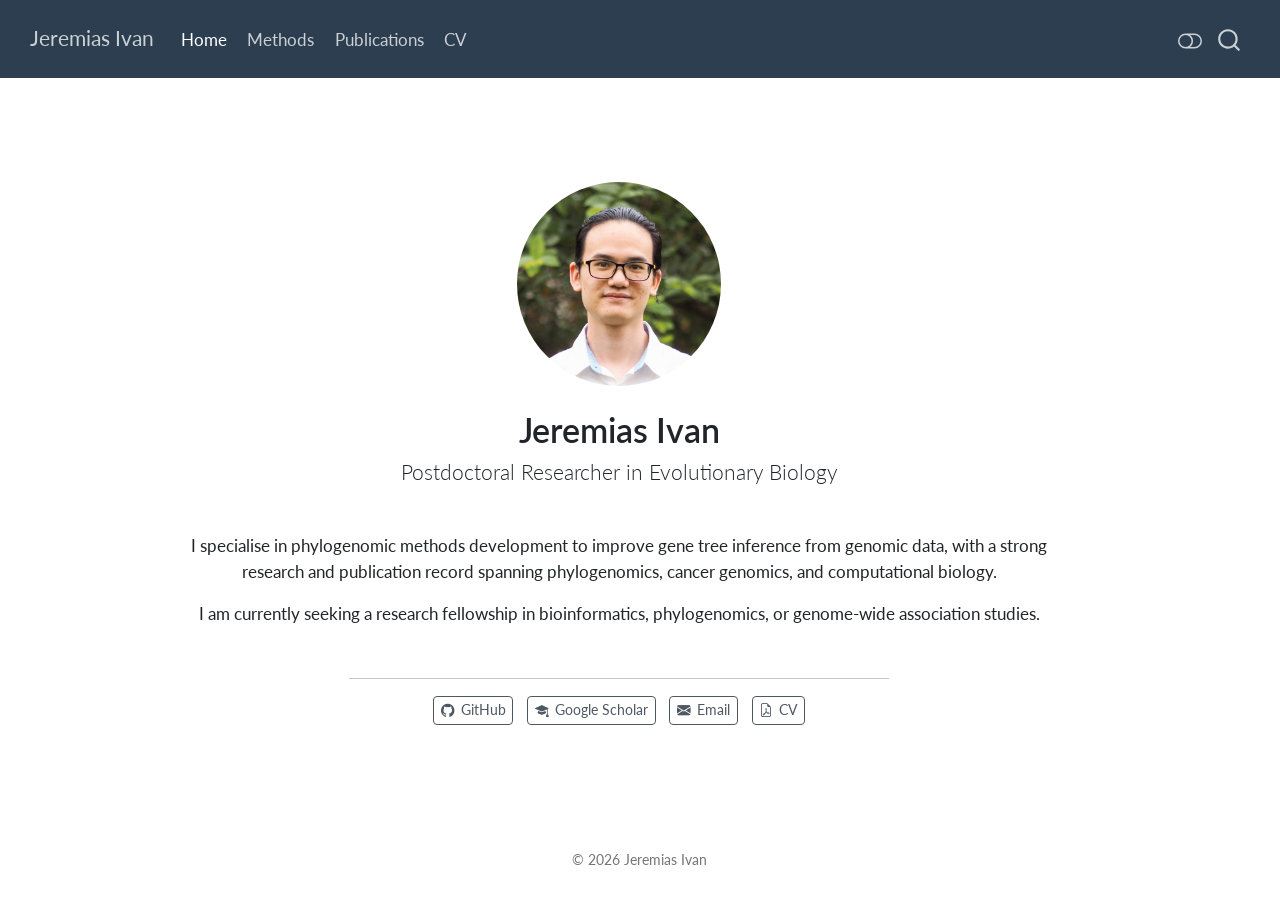
==== commit d9a3c68f: "Update CV and profile description" ====
--- a/docs/index.html
+++ b/docs/index.html
@@ -293,13 +293,14 @@
  <header id="title-block-header" class="quarto-title-block default">
 <div class="quarto-title">
 <h1 class="title">Jeremias Ivan</h1>
-<p class="subtitle lead">PhD Candidate at The Australian National University</p>
+<p class="subtitle lead">Postdoctoral Researcher in Evolutionary Biology</p>
 </div>
 <div class="quarto-title-meta">
   </div>
 </header><main class="content" id="quarto-document-content">
 
-<p>A Bioinformatician who is passionate about Evolutionary Biology, including genomics, phylogenetics, and methods development.</p>
+<p>I specialise in phylogenomic methods development to improve gene tree inference from genomic data, with a strong research and publication record spanning phylogenomics, cancer genomics, and computational biology.</p>
+<p>I am currently seeking a research fellowship in bioinformatics, phylogenomics, or genome-wide association studies.</p>
 
 
 </main> 
@@ -316,6 +317,10 @@
   <a href="mailto:Ivan.Jeremias@anu.edu.au" class="about-link" rel="" target="">
     <i class="bi bi-envelope-fill"></i>
      <span class="about-link-text">Email</span>
+  </a>
+  <a href="/../assets/cv_jeremiasivan_2026.pdf" class="about-link" rel="" target="">
+    <i class="bi bi-file-earmark-pdf"></i>
+     <span class="about-link-text">CV</span>
   </a>
 </div>
 </div>
--- a/docs/assets/styles.css
+++ b/docs/assets/styles.css
@@ -44,4 +44,26 @@
 body.quarto-dark .btn-outline-dark:hover {
   background-color: #fff;
   color: #000;
+}
+.ref-entry {
+  display: flex;
+  flex-wrap: wrap;
+  justify-content: space-between;
+  align-items: baseline;
+  gap: 0.5em 1.5em;
+}
+
+.ref-text {
+  flex: 1 1 300px;
+}
+
+.ref-links {
+  display: flex;
+  gap: 1em;
+  flex-shrink: 0;
+  white-space: nowrap;
+}
+
+.ref-links a {
+  text-decoration: none;
 }
